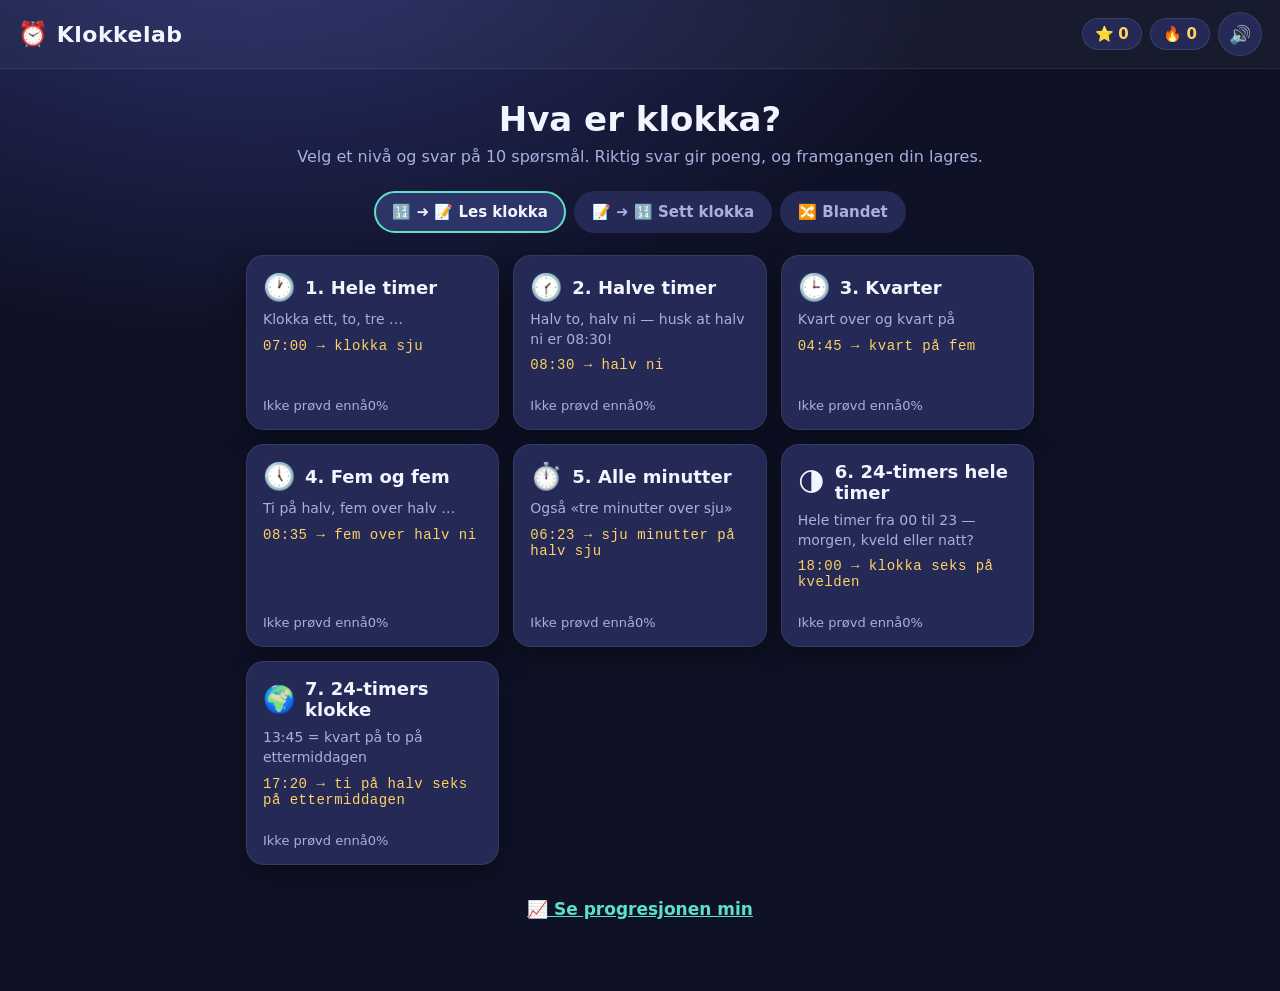
==== index.html @ 30251fba "init" ====
<!DOCTYPE html>
<html lang="no">
<head>
<meta charset="utf-8">
<meta name="viewport" content="width=device-width, initial-scale=1, viewport-fit=cover">
<meta name="theme-color" content="#0f1226">
<meta name="mobile-web-app-capable" content="yes">
<title>Klokkelab – lær digital klokke</title>
<link rel="stylesheet" href="style.css">
<link rel="icon" href="data:image/svg+xml,<svg xmlns='http://www.w3.org/2000/svg' viewBox='0 0 100 100'><text y='.9em' font-size='90'>⏰</text></svg>">
</head>
<body>

<header class="topbar">
  <div class="brand"><span class="logo">⏰</span> <span class="brandname">Klokkelab</span></div>
  <div class="topstats">
    <span class="chip" title="Poeng totalt">⭐ <b id="xpChip">0</b></span>
    <span class="chip" title="Beste rekke på rad">🔥 <b id="streakChip">0</b></span>
    <button id="soundBtn" class="iconbtn" title="Lyd av/på" aria-label="Lyd av eller på">🔊</button>
  </div>
</header>

<main>

  <!-- ============ HJEM ============ -->
  <section id="screen-home" class="screen active">
    <h1>Hva er klokka?</h1>
    <p class="lead">Velg et nivå og svar på 10 spørsmål. Riktig svar gir poeng, og framgangen din lagres.</p>

    <div class="modepick" role="group" aria-label="Spillmodus">
      <button class="modebtn active" data-mode="read">🔢 ➜ 📝 Les klokka</button>
      <button class="modebtn" data-mode="set">📝 ➜ 🔢 Sett klokka</button>
      <button class="modebtn" data-mode="mix">🔀 Blandet</button>
    </div>

    <div id="levelGrid" class="levelgrid"></div>

    <button id="statsLink" class="linkbtn">📈 Se progresjonen min</button>
  </section>

  <!-- ============ QUIZ ============ -->
  <section id="screen-quiz" class="screen">
    <div class="quizbar">
      <button id="quitBtn" class="iconbtn" aria-label="Avslutt runde">✕</button>
      <div class="progresswrap"><div id="progressFill" class="progressfill"></div></div>
      <div class="qcount"><b id="qNow">1</b>/<span id="qTotal">10</span></div>
    </div>

    <div id="questionArea" class="qarea"></div>

    <div id="answers" class="answers"></div>

    <div id="feedback" class="feedback" aria-live="polite"></div>
    <button id="nextBtn" class="primary hidden">Neste →</button>
  </section>

  <!-- ============ OPPSUMMERING ============ -->
  <section id="screen-summary" class="screen">
    <div id="summaryCard" class="summary"></div>
    <div class="rowbtns">
      <button id="againBtn" class="primary">🔁 Spill igjen</button>
      <button id="homeBtn" class="ghost">🏠 Til forsiden</button>
    </div>
  </section>

  <!-- ============ PROGRESJON ============ -->
  <section id="screen-stats" class="screen">
    <h2>📈 Progresjonen din</h2>
    <div id="statsTop" class="statstop"></div>

    <h3>Siste 7 dager</h3>
    <div id="chart" class="chart"></div>

    <h3>Nivåene dine</h3>
    <div id="levelStats" class="levelstats"></div>

    <h3>Merker</h3>
    <div id="badges" class="badges"></div>

    <div class="rowbtns">
      <button id="backBtn" class="primary">← Tilbake</button>
      <button id="resetBtn" class="danger">🗑 Nullstill framgang</button>
    </div>
  </section>

</main>

<script src="app.js"></script>
</body>
</html>
---- style.css ----
:root{
  --bg:#0f1226;
  --bg2:#1b1f42;
  --card:#242a55;
  --card2:#2d3468;
  --ink:#f2f4ff;
  --muted:#a8b0e0;
  --accent:#5ee0c5;
  --accent2:#ffd166;
  --wrong:#ff6b7a;
  --right:#4ade80;
  --radius:18px;
  --shadow:0 10px 30px rgba(0,0,0,.35);
}

*{box-sizing:border-box}
html,body{margin:0;padding:0}
body{
  font-family:"Nunito","Segoe UI",system-ui,-apple-system,sans-serif;
  background:radial-gradient(1200px 700px at 20% -10%, #2b3170 0%, var(--bg) 60%), var(--bg);
  background-attachment:fixed;
  color:var(--ink);
  min-height:100vh;
  min-height:100dvh;                          /* uten hopp når mobilens adresselinje skjules */
  overflow-x:hidden;
  -webkit-text-size-adjust:100%;
  -webkit-font-smoothing:antialiased;
}

/* ---------- topbar ---------- */
.topbar{
  display:flex;align-items:center;justify-content:space-between;
  padding:12px max(18px, env(safe-area-inset-right)) 12px max(18px, env(safe-area-inset-left));gap:10px;
  background:rgba(255,255,255,.04);
  border-bottom:1px solid rgba(255,255,255,.08);
  position:sticky;top:0;z-index:10;backdrop-filter:blur(8px);
}
.brand{font-weight:900;font-size:22px;letter-spacing:.5px;white-space:nowrap;overflow:hidden;text-overflow:ellipsis}
.logo{font-size:24px}
.topstats{display:flex;align-items:center;gap:8px}
.chip{
  background:var(--card);border:1px solid rgba(255,255,255,.1);
  padding:6px 12px;border-radius:999px;font-size:15px;white-space:nowrap;
}
.chip b{color:var(--accent2)}

main{
  max-width:820px;margin:0 auto;
  padding:22px max(16px, env(safe-area-inset-left)) calc(60px + env(safe-area-inset-bottom)) max(16px, env(safe-area-inset-right));
}

/* ---------- skjermer ---------- */
.screen{display:none;animation:fade .25s ease}
.screen.active{display:block}
@keyframes fade{from{opacity:0;transform:translateY(6px)}to{opacity:1;transform:none}}

h1{font-size:34px;margin:8px 0 6px;text-align:center}
h2{font-size:26px;margin:6px 0 14px}
h3{font-size:18px;margin:26px 0 10px;color:var(--muted)}
.lead{text-align:center;color:var(--muted);margin:0 0 22px;line-height:1.5}

/* ---------- knapper ---------- */
button{
  font-family:inherit;cursor:pointer;border:none;
  transition:transform .08s ease, background .15s ease, box-shadow .15s;
  touch-action:manipulation;                 /* ingen dobbeltrykk-zoom */
  -webkit-tap-highlight-color:transparent;
  -webkit-user-select:none;user-select:none;
}
button:active{transform:scale(.97)}
.primary{
  background:linear-gradient(135deg,var(--accent),#49b7f7);
  color:#06210f;font-weight:900;font-size:19px;
  padding:14px 26px;border-radius:999px;box-shadow:var(--shadow);
}
.ghost{
  background:transparent;color:var(--ink);font-weight:700;font-size:17px;
  padding:13px 24px;border-radius:999px;border:2px solid rgba(255,255,255,.2);
}
.danger{
  background:transparent;color:var(--wrong);font-weight:700;font-size:15px;
  padding:13px 20px;border-radius:999px;border:2px solid rgba(255,107,122,.4);
}
.iconbtn{
  background:var(--card);color:var(--ink);font-size:18px;
  width:44px;height:44px;border-radius:50%;border:1px solid rgba(255,255,255,.1);
  display:flex;align-items:center;justify-content:center;flex:0 0 auto;
}
.linkbtn{
  display:block;margin:22px auto 0;background:none;color:var(--accent);
  font-size:17px;font-weight:800;text-decoration:underline;
  padding:12px 18px;min-height:44px;                  /* trykkflate på mobil */
}
.rowbtns{display:flex;gap:12px;justify-content:center;flex-wrap:wrap;margin-top:28px}
.hidden{display:none !important}

/* ---------- modusvalg ---------- */
.modepick{display:flex;gap:8px;justify-content:center;flex-wrap:wrap;margin-bottom:22px}
.modebtn{
  background:var(--card);color:var(--muted);font-weight:800;font-size:15px;
  padding:10px 16px;border-radius:999px;border:2px solid transparent;
}
.modebtn.active{border-color:var(--accent);color:var(--ink);background:var(--card2)}

/* ---------- nivåkort ---------- */
.levelgrid{display:grid;grid-template-columns:repeat(auto-fit,minmax(230px,1fr));gap:14px}
.levelcard{
  background:var(--card);border:1px solid rgba(255,255,255,.08);
  border-radius:var(--radius);padding:16px;text-align:left;color:var(--ink);
  display:flex;flex-direction:column;gap:8px;box-shadow:var(--shadow);
}
@media (hover:hover){
  .levelcard:hover{background:var(--card2)}
  }
.levelcard .lvhead{display:flex;align-items:center;gap:10px;font-weight:900;font-size:18px}
.levelcard .lvicon{font-size:26px}
.levelcard .lvdesc{color:var(--muted);font-size:14px;line-height:1.4}
.levelcard .bar{margin-top:auto}            /* bunnlinjene står på linje i rutenettet */
.levelcard .lvexample{
  font-family:ui-monospace,"SF Mono",Menlo,monospace;color:var(--accent2);
  font-size:14px;letter-spacing:.5px;
}
.bar{height:9px;border-radius:999px;background:rgba(255,255,255,.12);overflow:hidden}
.bar > i{display:block;height:100%;background:linear-gradient(90deg,var(--accent),var(--accent2));border-radius:999px;transition:width .5s}
.lvfoot{display:flex;justify-content:space-between;font-size:13px;color:var(--muted)}
.mastered{color:var(--right);font-weight:800}

/* ---------- quiz ---------- */
.quizbar{display:flex;align-items:center;gap:12px;margin-bottom:22px}
.progresswrap{flex:1;height:12px;background:rgba(255,255,255,.12);border-radius:999px;overflow:hidden}
.progressfill{height:100%;width:0;background:linear-gradient(90deg,var(--accent),var(--accent2));transition:width .3s}
.qcount{font-weight:800;color:var(--muted);font-size:15px}
.qcount b{color:var(--ink)}

.qarea{text-align:center;margin-bottom:26px}
.qtitle{color:var(--muted);font-size:17px;margin-bottom:14px}

/* digital klokke */
.clock{
  display:inline-block;position:relative;
  background:#0a0d1f;border:3px solid #3a4280;border-radius:20px;
  padding:18px 30px;box-shadow:inset 0 0 40px rgba(94,224,197,.12), var(--shadow);
}
.clock .digits{
  font-family:ui-monospace,"SF Mono",Menlo,Consolas,monospace;
  font-size:clamp(48px,14vw,84px);font-weight:700;letter-spacing:4px;
  color:var(--accent);text-shadow:0 0 18px rgba(94,224,197,.55);
  position:relative;z-index:1;
}
.clock .ghost-digits{
  position:absolute;inset:18px 30px;
  font-family:ui-monospace,"SF Mono",Menlo,Consolas,monospace;
  font-size:clamp(48px,14vw,84px);font-weight:700;letter-spacing:4px;
  color:rgba(94,224,197,.08);z-index:0;pointer-events:none;
}
.daypart{margin-top:10px;color:var(--muted);font-size:16px}

/* tekstspørsmål */
.textclock{
  font-size:clamp(26px,7vw,40px);font-weight:900;line-height:1.3;
  background:var(--card);border-radius:var(--radius);padding:24px 20px;
  box-shadow:var(--shadow);
}

/* ---------- svaralternativer ---------- */
.answers{display:grid;grid-template-columns:1fr 1fr;gap:12px}
@media (max-width:560px){.answers{grid-template-columns:1fr}}
.answer{
  background:var(--card);color:var(--ink);border:2px solid rgba(255,255,255,.1);
  border-radius:var(--radius);padding:18px 14px;font-size:19px;font-weight:800;
  text-align:center;min-height:68px;box-shadow:var(--shadow);line-height:1.3;
}
.answer.mono{font-family:ui-monospace,"SF Mono",Menlo,monospace;font-size:30px;letter-spacing:2px;color:var(--accent)}
.answer:hover:not(:disabled){background:var(--card2);border-color:rgba(255,255,255,.25)}
.answer:disabled{cursor:default;opacity:.55}
.answer.correct{background:rgba(74,222,128,.18);border-color:var(--right);opacity:1}
.answer.wrong{background:rgba(255,107,122,.18);border-color:var(--wrong);opacity:1}

.feedback{min-height:56px;margin:20px 0 6px;text-align:center;font-size:19px;font-weight:800}
.feedback .sub{display:block;font-size:15px;font-weight:600;color:var(--muted);margin-top:6px}
.feedback.ok{color:var(--right)}
.feedback.no{color:var(--wrong)}
#nextBtn{display:block;margin:0 auto}

/* ---------- oppsummering ---------- */
.summary{
  background:var(--card);border-radius:var(--radius);padding:30px 22px;text-align:center;box-shadow:var(--shadow);
}
.summary .big{font-size:58px;margin-bottom:6px}
.summary h2{margin:0 0 10px}
.summary .score{font-size:42px;font-weight:900;color:var(--accent2);margin:12px 0}
.summary p{color:var(--muted);margin:6px 0;font-size:17px}
.newbadge{
  display:inline-block;background:rgba(255,209,102,.15);border:1px solid var(--accent2);
  color:var(--accent2);border-radius:999px;padding:8px 16px;margin:6px 4px;font-weight:800;
}

/* ---------- statistikk ---------- */
.statstop{display:grid;grid-template-columns:repeat(auto-fit,minmax(140px,1fr));gap:12px}
.stattile{background:var(--card);border-radius:var(--radius);padding:16px;text-align:center;box-shadow:var(--shadow)}
.stattile .v{font-size:32px;font-weight:900;color:var(--accent)}
.stattile .l{color:var(--muted);font-size:14px;margin-top:4px}

.chart{
  display:flex;align-items:flex-end;gap:10px;height:170px;
  background:var(--card);border-radius:var(--radius);padding:16px 14px 10px;box-shadow:var(--shadow);
}
.chart .col{flex:1;display:flex;flex-direction:column;align-items:center;gap:6px;height:100%;justify-content:flex-end}
.chart .colbar{
  width:100%;max-width:44px;border-radius:8px 8px 4px 4px;
  background:linear-gradient(180deg,var(--accent),#49b7f7);min-height:4px;transition:height .5s;
  position:relative;
}
.chart .colval{font-size:12px;color:var(--accent2);font-weight:800}
.chart .collabel{font-size:12px;color:var(--muted)}
.chart .col.today .collabel{color:var(--accent);font-weight:900}

.levelstats{display:flex;flex-direction:column;gap:10px}
.lsrow{background:var(--card);border-radius:14px;padding:12px 14px;box-shadow:var(--shadow)}
.lsrow .lshead{display:flex;justify-content:space-between;font-weight:800;margin-bottom:8px;font-size:15px}
.lsrow .lssub{color:var(--muted);font-size:13px;margin-top:6px}

.badges{display:flex;flex-wrap:wrap;gap:10px}
.badge{
  background:var(--card);border:1px solid rgba(255,255,255,.1);border-radius:14px;
  padding:12px 14px;flex:1 1 150px;text-align:center;opacity:.35;
}
.badge.earned{opacity:1;border-color:var(--accent2);background:rgba(255,209,102,.1)}
.badge .bi{font-size:28px}
.badge .bn{font-weight:800;font-size:14px;margin-top:4px}
.badge .bd{color:var(--muted);font-size:12px;margin-top:2px}

@media (prefers-reduced-motion:reduce){*{animation:none !important;transition:none !important}}

/* ---------- mobiltilpasning ---------- */
@media (max-width:560px){
  .answers.compact{grid-template-columns:1fr 1fr}   /* 07:00 er kort — to i bredden går fint */
}

@media (max-width:480px){
  main{padding-top:16px}
  h1{font-size:27px}
  h2{font-size:22px}
  h3{font-size:16px;margin-top:22px}
  .lead{font-size:15px;margin-bottom:18px}
  .brand{font-size:18px}
  .logo{font-size:20px}
  .chip{padding:5px 10px;font-size:14px}
  .modepick{gap:6px}
  .modebtn{font-size:14px;padding:9px 12px;flex:1 1 auto}
  .levelcard{padding:14px;gap:7px}
  .levelcard .lvhead{font-size:16px}
  .levelcard .lvicon{font-size:22px}
  .levelcard .lvdesc{font-size:13px}
  .answer{font-size:17px;padding:16px 12px;min-height:62px}
  .answer.mono{font-size:26px}
  .feedback{font-size:17px}
  #nextBtn{width:100%;max-width:100%}
  .rowbtns{gap:10px}
  .rowbtns > button{flex:1 1 100%}
  .chart{height:150px;gap:6px;padding:14px 10px 8px}
  .stattile{padding:13px}
  .stattile .v{font-size:27px}
  .summary{padding:24px 16px}
  .summary .big{font-size:48px}
  .summary .score{font-size:34px}
  .badge{flex:1 1 calc(50% - 10px);padding:10px}
}

/* lave skjermer: hele spørsmålet skal få plass uten scrolling */
@media (max-width:560px) and (max-height:720px){
  .qarea{margin-bottom:16px}
  .qtitle{font-size:15px;margin-bottom:10px}
  .clock{padding:12px 22px}
  .clock .digits,
  .clock .ghost-digits{font-size:clamp(40px,12vw,62px)}
  .clock .ghost-digits{inset:12px 22px}
  .textclock{font-size:clamp(22px,6.4vw,32px);padding:18px 14px}
  .answers{gap:10px}
  .answer{min-height:56px;padding:13px 10px}
  .feedback{min-height:48px;margin:14px 0 4px}
}

@media (max-width:340px){
  .brandname{display:none}
  .answers.compact{grid-template-columns:1fr}
}

/* telefon i landskap: lav skjerm, spørsmålet skal fortsatt få plass */
@media (max-height:500px) and (orientation:landscape){
  .topbar{padding-top:8px;padding-bottom:8px}
  main{padding-top:14px}
  h1{font-size:26px;margin-top:0}
  .lead{margin-bottom:14px}
  .qarea{margin-bottom:14px}
  .qtitle{font-size:15px;margin-bottom:8px}
  .clock{padding:8px 20px}
  .clock .digits,
  .clock .ghost-digits{font-size:clamp(34px,9vh,52px)}
  .clock .ghost-digits{inset:8px 20px}
  .textclock{font-size:clamp(22px,5vh,30px);padding:14px}
  .answer{min-height:52px;padding:12px 10px;font-size:17px}
  .feedback{min-height:44px;margin:12px 0 4px}
}
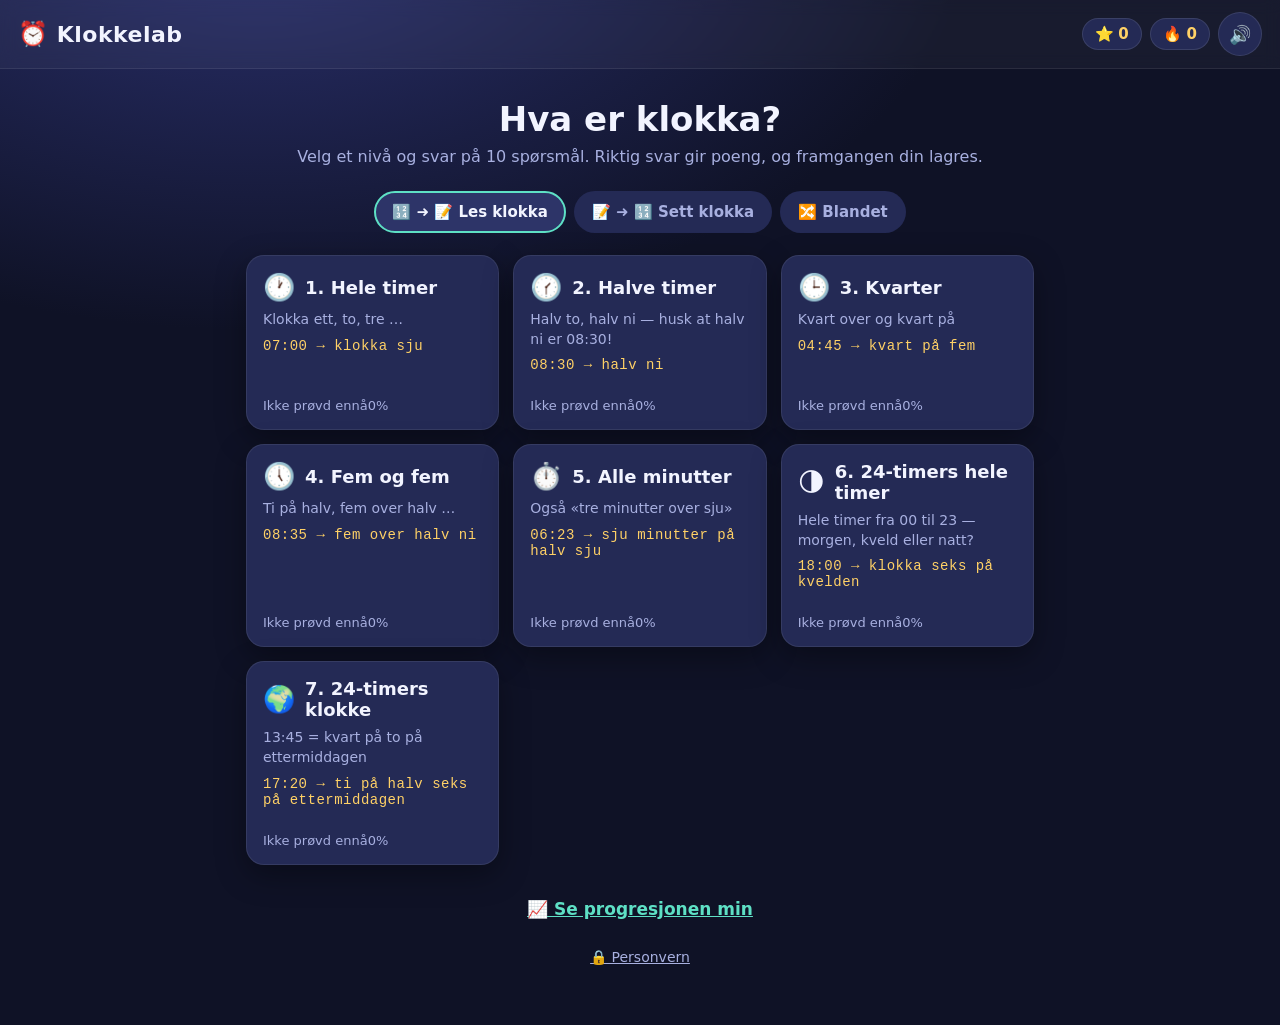
==== commit 0cb3bb44: "legge til personværnerklæring" ====
--- a/index.html
+++ b/index.html
@@ -36,6 +36,7 @@
     <div id="levelGrid" class="levelgrid"></div>
 
     <button id="statsLink" class="linkbtn">📈 Se progresjonen min</button>
+    <a class="privacylink" href="personvern.html">🔒 Personvern</a>
   </section>
 
   <!-- ============ QUIZ ============ -->
--- a/style.css
+++ b/style.css
@@ -91,6 +91,16 @@
   font-size:17px;font-weight:800;text-decoration:underline;
   padding:12px 18px;min-height:44px;                  /* trykkflate på mobil */
 }
+.privacylink{display:block;text-align:center;margin-top:18px;color:var(--muted);font-size:14px}
+
+/* ---------- personvernside ---------- */
+.homelink{color:inherit;text-decoration:none}
+.prose{line-height:1.6}
+.prose p,.prose li{color:var(--ink);font-size:16px}
+.prose a{color:var(--accent)}
+.prose a.primary{color:#06210f;text-decoration:none;display:inline-block}
+.prose code{background:var(--card);padding:1px 6px;border-radius:6px;font-size:14px}
+.prose .updated{color:var(--muted);font-size:14px;margin-top:-8px}
 .rowbtns{display:flex;gap:12px;justify-content:center;flex-wrap:wrap;margin-top:28px}
 .hidden{display:none !important}
 
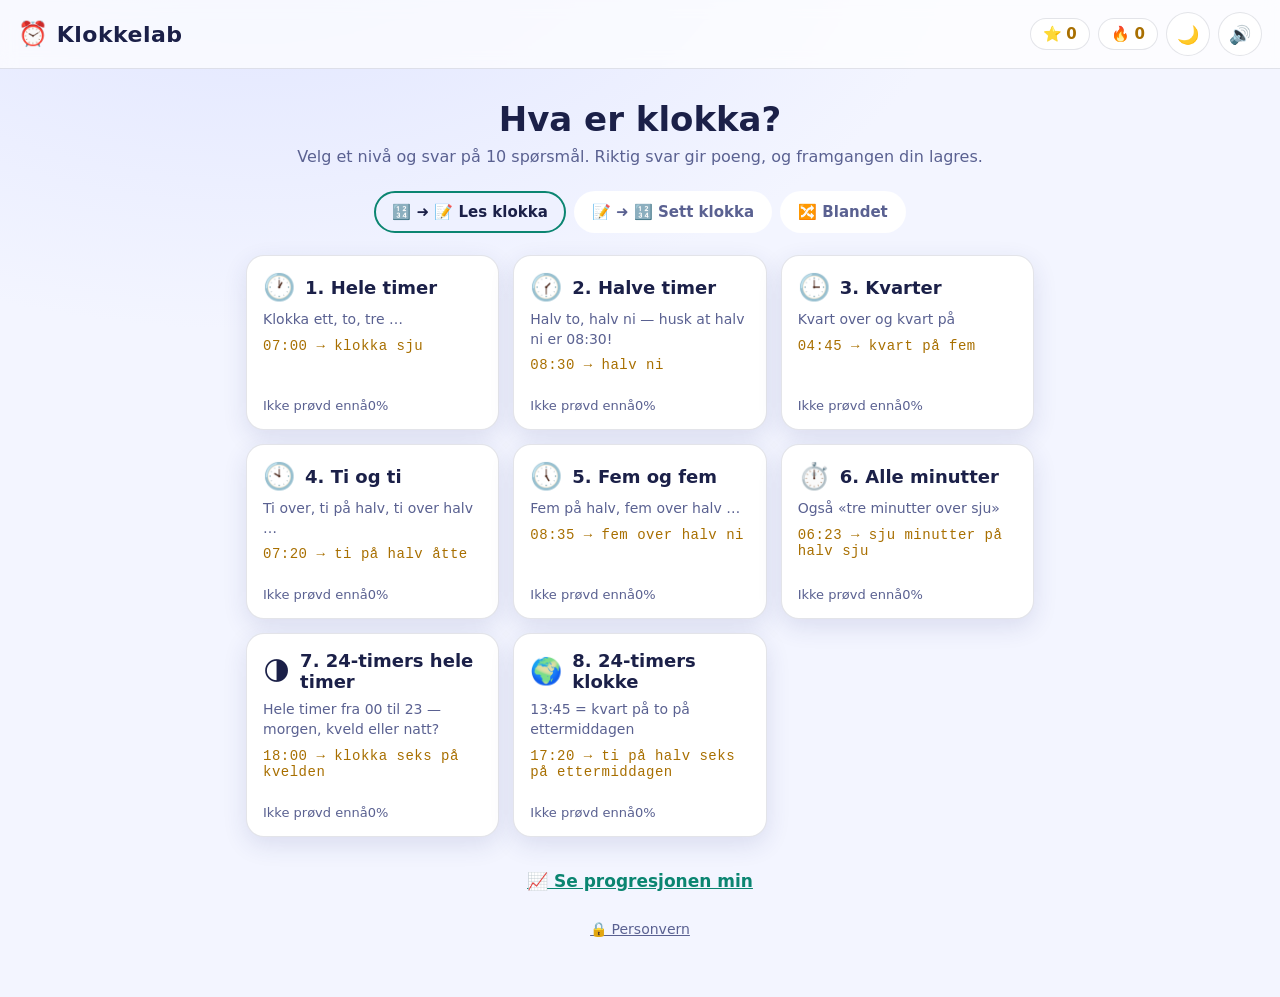
==== commit 4dc64f2d: "legge til light mode" ====
--- a/index.html
+++ b/index.html
@@ -3,9 +3,15 @@
 <head>
 <meta charset="utf-8">
 <meta name="viewport" content="width=device-width, initial-scale=1, viewport-fit=cover">
-<meta name="theme-color" content="#0f1226">
+<meta name="theme-color" content="#0f1226" media="(prefers-color-scheme: dark)">
+<meta name="theme-color" content="#f3f5ff" media="(prefers-color-scheme: light)">
 <meta name="mobile-web-app-capable" content="yes">
 <title>Klokkelab – lær digital klokke</title>
+<script>
+  /* sett valgt tema før siden tegnes, så den ikke blinker i feil farge */
+  try { const t = JSON.parse(localStorage.getItem('klokkelab.v1') || '{}').theme;
+        if (t) document.documentElement.dataset.theme = t; } catch (e) {}
+</script>
 <link rel="stylesheet" href="style.css">
 <link rel="icon" href="data:image/svg+xml,<svg xmlns='http://www.w3.org/2000/svg' viewBox='0 0 100 100'><text y='.9em' font-size='90'>⏰</text></svg>">
 </head>
@@ -16,6 +22,7 @@
   <div class="topstats">
     <span class="chip" title="Poeng totalt">⭐ <b id="xpChip">0</b></span>
     <span class="chip" title="Beste rekke på rad">🔥 <b id="streakChip">0</b></span>
+    <button id="themeBtn" class="iconbtn" title="Lyst/mørkt tema" aria-label="Bytt mellom lyst og mørkt tema">🌙</button>
     <button id="soundBtn" class="iconbtn" title="Lyd av/på" aria-label="Lyd av eller på">🔊</button>
   </div>
 </header>
--- a/style.css
+++ b/style.css
@@ -11,13 +11,60 @@
   --right:#4ade80;
   --radius:18px;
   --shadow:0 10px 30px rgba(0,0,0,.35);
+  --glow:#2b3170;                              /* lys flekk i bakgrunnen */
+  --topbar:rgba(255,255,255,.04);
+  --line:rgba(255,255,255,.1);
+  --line-strong:rgba(255,255,255,.2);
+  --track:rgba(255,255,255,.12);
+  --accent-end:#49b7f7;
+  --on-accent:#06210f;
+  --clock-bg:#0a0d1f;
+  --clock-border:#3a4280;
+  --clock-glow:rgba(94,224,197,.55);
+  --clock-ghost:rgba(94,224,197,.08);
+  --tint-right:rgba(74,222,128,.18);
+  --tint-wrong:rgba(255,107,122,.18);
+  --tint-gold:rgba(255,209,102,.12);
+  --danger-line:rgba(255,107,122,.4);
+  --locked:.35;                                /* opasitet på merker som ikke er låst opp */
+  color-scheme:dark;
+}
+
+/* lyst tema: følger systemet, eller velges med knappen (data-theme på <html>) */
+@media (prefers-color-scheme: light){
+  :root:not([data-theme="dark"]){
+    --bg:#f3f5ff;--bg2:#e6eaff;--card:#ffffff;--card2:#eef1ff;
+    --ink:#1b2048;--muted:#5a6191;
+    --accent:#0b8571;--accent2:#a86f00;--wrong:#d23a52;--right:#1c8a4c;
+    --shadow:0 8px 24px rgba(40,50,120,.12);
+    --glow:#dfe4ff;--topbar:rgba(255,255,255,.7);
+    --line:rgba(27,32,72,.12);--line-strong:rgba(27,32,72,.25);--track:rgba(27,32,72,.1);
+    --accent-end:#2a7fd4;--on-accent:#ffffff;
+    --clock-bg:#eaf8f4;--clock-border:#b8c2ee;--clock-glow:transparent;--clock-ghost:rgba(11,133,113,.08);
+    --tint-right:rgba(28,138,76,.12);--tint-wrong:rgba(210,58,82,.1);--tint-gold:rgba(168,111,0,.1);
+    --danger-line:rgba(210,58,82,.4);--locked:.5;
+    color-scheme:light;
+  }
+}
+:root[data-theme="light"]{
+  --bg:#f3f5ff;--bg2:#e6eaff;--card:#ffffff;--card2:#eef1ff;
+  --ink:#1b2048;--muted:#5a6191;
+  --accent:#0b8571;--accent2:#a86f00;--wrong:#d23a52;--right:#1c8a4c;
+  --shadow:0 8px 24px rgba(40,50,120,.12);
+  --glow:#dfe4ff;--topbar:rgba(255,255,255,.7);
+  --line:rgba(27,32,72,.12);--line-strong:rgba(27,32,72,.25);--track:rgba(27,32,72,.1);
+  --accent-end:#2a7fd4;--on-accent:#ffffff;
+  --clock-bg:#eaf8f4;--clock-border:#b8c2ee;--clock-glow:transparent;--clock-ghost:rgba(11,133,113,.08);
+  --tint-right:rgba(28,138,76,.12);--tint-wrong:rgba(210,58,82,.1);--tint-gold:rgba(168,111,0,.1);
+  --danger-line:rgba(210,58,82,.4);--locked:.5;
+  color-scheme:light;
 }
 
 *{box-sizing:border-box}
 html,body{margin:0;padding:0}
 body{
   font-family:"Nunito","Segoe UI",system-ui,-apple-system,sans-serif;
-  background:radial-gradient(1200px 700px at 20% -10%, #2b3170 0%, var(--bg) 60%), var(--bg);
+  background:radial-gradient(1200px 700px at 20% -10%, var(--glow) 0%, var(--bg) 60%), var(--bg);
   background-attachment:fixed;
   color:var(--ink);
   min-height:100vh;
@@ -31,15 +78,15 @@
 .topbar{
   display:flex;align-items:center;justify-content:space-between;
   padding:12px max(18px, env(safe-area-inset-right)) 12px max(18px, env(safe-area-inset-left));gap:10px;
-  background:rgba(255,255,255,.04);
-  border-bottom:1px solid rgba(255,255,255,.08);
+  background:var(--topbar);
+  border-bottom:1px solid var(--line);
   position:sticky;top:0;z-index:10;backdrop-filter:blur(8px);
 }
 .brand{font-weight:900;font-size:22px;letter-spacing:.5px;white-space:nowrap;overflow:hidden;text-overflow:ellipsis}
 .logo{font-size:24px}
 .topstats{display:flex;align-items:center;gap:8px}
 .chip{
-  background:var(--card);border:1px solid rgba(255,255,255,.1);
+  background:var(--card);border:1px solid var(--line);
   padding:6px 12px;border-radius:999px;font-size:15px;white-space:nowrap;
 }
 .chip b{color:var(--accent2)}
@@ -69,21 +116,21 @@
 }
 button:active{transform:scale(.97)}
 .primary{
-  background:linear-gradient(135deg,var(--accent),#49b7f7);
-  color:#06210f;font-weight:900;font-size:19px;
+  background:linear-gradient(135deg,var(--accent),var(--accent-end));
+  color:var(--on-accent);font-weight:900;font-size:19px;
   padding:14px 26px;border-radius:999px;box-shadow:var(--shadow);
 }
 .ghost{
   background:transparent;color:var(--ink);font-weight:700;font-size:17px;
-  padding:13px 24px;border-radius:999px;border:2px solid rgba(255,255,255,.2);
+  padding:13px 24px;border-radius:999px;border:2px solid var(--line-strong);
 }
 .danger{
   background:transparent;color:var(--wrong);font-weight:700;font-size:15px;
-  padding:13px 20px;border-radius:999px;border:2px solid rgba(255,107,122,.4);
+  padding:13px 20px;border-radius:999px;border:2px solid var(--danger-line);
 }
 .iconbtn{
   background:var(--card);color:var(--ink);font-size:18px;
-  width:44px;height:44px;border-radius:50%;border:1px solid rgba(255,255,255,.1);
+  width:44px;height:44px;border-radius:50%;border:1px solid var(--line);
   display:flex;align-items:center;justify-content:center;flex:0 0 auto;
 }
 .linkbtn{
@@ -98,7 +145,7 @@
 .prose{line-height:1.6}
 .prose p,.prose li{color:var(--ink);font-size:16px}
 .prose a{color:var(--accent)}
-.prose a.primary{color:#06210f;text-decoration:none;display:inline-block}
+.prose a.primary{color:var(--on-accent);text-decoration:none;display:inline-block}
 .prose code{background:var(--card);padding:1px 6px;border-radius:6px;font-size:14px}
 .prose .updated{color:var(--muted);font-size:14px;margin-top:-8px}
 .rowbtns{display:flex;gap:12px;justify-content:center;flex-wrap:wrap;margin-top:28px}
@@ -115,7 +162,7 @@
 /* ---------- nivåkort ---------- */
 .levelgrid{display:grid;grid-template-columns:repeat(auto-fit,minmax(230px,1fr));gap:14px}
 .levelcard{
-  background:var(--card);border:1px solid rgba(255,255,255,.08);
+  background:var(--card);border:1px solid var(--line);
   border-radius:var(--radius);padding:16px;text-align:left;color:var(--ink);
   display:flex;flex-direction:column;gap:8px;box-shadow:var(--shadow);
 }
@@ -130,14 +177,14 @@
   font-family:ui-monospace,"SF Mono",Menlo,monospace;color:var(--accent2);
   font-size:14px;letter-spacing:.5px;
 }
-.bar{height:9px;border-radius:999px;background:rgba(255,255,255,.12);overflow:hidden}
+.bar{height:9px;border-radius:999px;background:var(--track);overflow:hidden}
 .bar > i{display:block;height:100%;background:linear-gradient(90deg,var(--accent),var(--accent2));border-radius:999px;transition:width .5s}
 .lvfoot{display:flex;justify-content:space-between;font-size:13px;color:var(--muted)}
 .mastered{color:var(--right);font-weight:800}
 
 /* ---------- quiz ---------- */
 .quizbar{display:flex;align-items:center;gap:12px;margin-bottom:22px}
-.progresswrap{flex:1;height:12px;background:rgba(255,255,255,.12);border-radius:999px;overflow:hidden}
+.progresswrap{flex:1;height:12px;background:var(--track);border-radius:999px;overflow:hidden}
 .progressfill{height:100%;width:0;background:linear-gradient(90deg,var(--accent),var(--accent2));transition:width .3s}
 .qcount{font-weight:800;color:var(--muted);font-size:15px}
 .qcount b{color:var(--ink)}
@@ -148,20 +195,20 @@
 /* digital klokke */
 .clock{
   display:inline-block;position:relative;
-  background:#0a0d1f;border:3px solid #3a4280;border-radius:20px;
-  padding:18px 30px;box-shadow:inset 0 0 40px rgba(94,224,197,.12), var(--shadow);
+  background:var(--clock-bg);border:3px solid var(--clock-border);border-radius:20px;
+  padding:18px 30px;box-shadow:inset 0 0 40px var(--clock-ghost), var(--shadow);
 }
 .clock .digits{
   font-family:ui-monospace,"SF Mono",Menlo,Consolas,monospace;
   font-size:clamp(48px,14vw,84px);font-weight:700;letter-spacing:4px;
-  color:var(--accent);text-shadow:0 0 18px rgba(94,224,197,.55);
+  color:var(--accent);text-shadow:0 0 18px var(--clock-glow);
   position:relative;z-index:1;
 }
 .clock .ghost-digits{
   position:absolute;inset:18px 30px;
   font-family:ui-monospace,"SF Mono",Menlo,Consolas,monospace;
   font-size:clamp(48px,14vw,84px);font-weight:700;letter-spacing:4px;
-  color:rgba(94,224,197,.08);z-index:0;pointer-events:none;
+  color:var(--clock-ghost);z-index:0;pointer-events:none;
 }
 .daypart{margin-top:10px;color:var(--muted);font-size:16px}
 
@@ -176,15 +223,15 @@
 .answers{display:grid;grid-template-columns:1fr 1fr;gap:12px}
 @media (max-width:560px){.answers{grid-template-columns:1fr}}
 .answer{
-  background:var(--card);color:var(--ink);border:2px solid rgba(255,255,255,.1);
+  background:var(--card);color:var(--ink);border:2px solid var(--line);
   border-radius:var(--radius);padding:18px 14px;font-size:19px;font-weight:800;
   text-align:center;min-height:68px;box-shadow:var(--shadow);line-height:1.3;
 }
 .answer.mono{font-family:ui-monospace,"SF Mono",Menlo,monospace;font-size:30px;letter-spacing:2px;color:var(--accent)}
-.answer:hover:not(:disabled){background:var(--card2);border-color:rgba(255,255,255,.25)}
+.answer:hover:not(:disabled){background:var(--card2);border-color:var(--line-strong)}
 .answer:disabled{cursor:default;opacity:.55}
-.answer.correct{background:rgba(74,222,128,.18);border-color:var(--right);opacity:1}
-.answer.wrong{background:rgba(255,107,122,.18);border-color:var(--wrong);opacity:1}
+.answer.correct{background:var(--tint-right);border-color:var(--right);opacity:1}
+.answer.wrong{background:var(--tint-wrong);border-color:var(--wrong);opacity:1}
 
 .feedback{min-height:56px;margin:20px 0 6px;text-align:center;font-size:19px;font-weight:800}
 .feedback .sub{display:block;font-size:15px;font-weight:600;color:var(--muted);margin-top:6px}
@@ -201,7 +248,7 @@
 .summary .score{font-size:42px;font-weight:900;color:var(--accent2);margin:12px 0}
 .summary p{color:var(--muted);margin:6px 0;font-size:17px}
 .newbadge{
-  display:inline-block;background:rgba(255,209,102,.15);border:1px solid var(--accent2);
+  display:inline-block;background:var(--tint-gold);border:1px solid var(--accent2);
   color:var(--accent2);border-radius:999px;padding:8px 16px;margin:6px 4px;font-weight:800;
 }
 
@@ -218,7 +265,7 @@
 .chart .col{flex:1;display:flex;flex-direction:column;align-items:center;gap:6px;height:100%;justify-content:flex-end}
 .chart .colbar{
   width:100%;max-width:44px;border-radius:8px 8px 4px 4px;
-  background:linear-gradient(180deg,var(--accent),#49b7f7);min-height:4px;transition:height .5s;
+  background:linear-gradient(180deg,var(--accent),var(--accent-end));min-height:4px;transition:height .5s;
   position:relative;
 }
 .chart .colval{font-size:12px;color:var(--accent2);font-weight:800}
@@ -232,10 +279,10 @@
 
 .badges{display:flex;flex-wrap:wrap;gap:10px}
 .badge{
-  background:var(--card);border:1px solid rgba(255,255,255,.1);border-radius:14px;
-  padding:12px 14px;flex:1 1 150px;text-align:center;opacity:.35;
-}
-.badge.earned{opacity:1;border-color:var(--accent2);background:rgba(255,209,102,.1)}
+  background:var(--card);border:1px solid var(--line);border-radius:14px;
+  padding:12px 14px;flex:1 1 150px;text-align:center;opacity:var(--locked);
+}
+.badge.earned{opacity:1;border-color:var(--accent2);background:var(--tint-gold)}
 .badge .bi{font-size:28px}
 .badge .bn{font-weight:800;font-size:14px;margin-top:4px}
 .badge .bd{color:var(--muted);font-size:12px;margin-top:2px}
@@ -291,8 +338,11 @@
   .feedback{min-height:48px;margin:14px 0 4px}
 }
 
+@media (max-width:400px){
+  .brand:not(.homelink) .brandname{display:none}   /* plass til knappene i toppfeltet */
+}
+
 @media (max-width:340px){
-  .brandname{display:none}
   .answers.compact{grid-template-columns:1fr}
 }
 
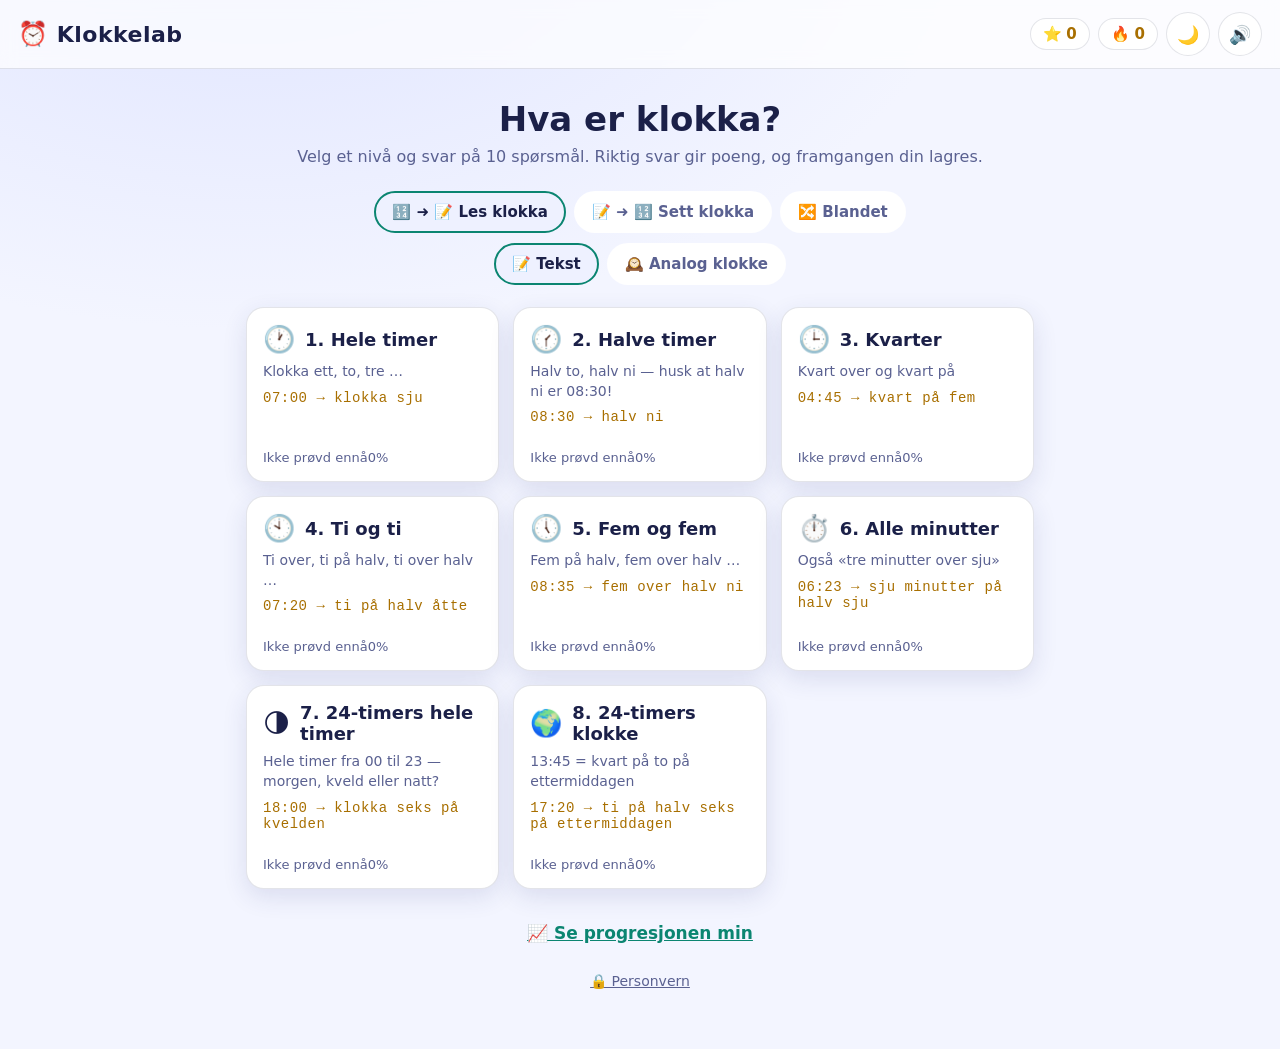
==== commit 4bf70f00: "legge til analog klokke" ====
--- a/index.html
+++ b/index.html
@@ -35,9 +35,14 @@
     <p class="lead">Velg et nivå og svar på 10 spørsmål. Riktig svar gir poeng, og framgangen din lagres.</p>
 
     <div class="modepick" role="group" aria-label="Spillmodus">
-      <button class="modebtn active" data-mode="read">🔢 ➜ 📝 Les klokka</button>
-      <button class="modebtn" data-mode="set">📝 ➜ 🔢 Sett klokka</button>
+      <button class="modebtn active" data-mode="read">🔢 ➜ <span class="faceicon">📝</span> Les klokka</button>
+      <button class="modebtn" data-mode="set"><span class="faceicon">📝</span> ➜ 🔢 Sett klokka</button>
       <button class="modebtn" data-mode="mix">🔀 Blandet</button>
+    </div>
+
+    <div class="modepick facepick" role="group" aria-label="Vis klokkeslettet som">
+      <button class="modebtn active" data-face="text">📝 Tekst</button>
+      <button class="modebtn" data-face="analog">🕰️ Analog klokke</button>
     </div>
 
     <div id="levelGrid" class="levelgrid"></div>
--- a/style.css
+++ b/style.css
@@ -158,6 +158,7 @@
   padding:10px 16px;border-radius:999px;border:2px solid transparent;
 }
 .modebtn.active{border-color:var(--accent);color:var(--ink);background:var(--card2)}
+.facepick{margin-top:-12px}
 
 /* ---------- nivåkort ---------- */
 .levelgrid{display:grid;grid-template-columns:repeat(auto-fit,minmax(230px,1fr));gap:14px}
@@ -212,6 +213,18 @@
 }
 .daypart{margin-top:10px;color:var(--muted);font-size:16px}
 
+/* analog klokke */
+.analog{display:block;width:100%;height:auto}
+.analog.big{width:clamp(170px,48vw,230px);margin:0 auto;filter:drop-shadow(var(--shadow))}
+.analog .face{fill:var(--clock-bg);stroke:var(--clock-border);stroke-width:2.5}
+.analog .tick{stroke:var(--muted);stroke-width:.8}
+.analog .tick.major{stroke:var(--ink);stroke-width:1.8}
+.analog .num{fill:var(--ink);font-size:10px;font-weight:800;text-anchor:middle;dominant-baseline:central}
+.analog .hand{stroke-linecap:round}
+.analog .hour{stroke:var(--ink);stroke-width:5}
+.analog .minute{stroke:var(--accent);stroke-width:3}
+.analog .pin{fill:var(--accent2)}
+
 /* tekstspørsmål */
 .textclock{
   font-size:clamp(26px,7vw,40px);font-weight:900;line-height:1.3;
@@ -227,6 +240,8 @@
   border-radius:var(--radius);padding:18px 14px;font-size:19px;font-weight:800;
   text-align:center;min-height:68px;box-shadow:var(--shadow);line-height:1.3;
 }
+.answer.clockbtn{padding:10px;display:flex;justify-content:center;align-items:center}
+.answer.clockbtn .analog{max-width:150px}
 .answer.mono{font-family:ui-monospace,"SF Mono",Menlo,monospace;font-size:30px;letter-spacing:2px;color:var(--accent)}
 .answer:hover:not(:disabled){background:var(--card2);border-color:var(--line-strong)}
 .answer:disabled{cursor:default;opacity:.55}
@@ -291,7 +306,8 @@
 
 /* ---------- mobiltilpasning ---------- */
 @media (max-width:560px){
-  .answers.compact{grid-template-columns:1fr 1fr}   /* 07:00 er kort — to i bredden går fint */
+  .answers.compact,
+  .answers.clocks{grid-template-columns:1fr 1fr}   /* 07:00 er kort — to i bredden går fint */
 }
 
 @media (max-width:480px){
@@ -335,6 +351,9 @@
   .textclock{font-size:clamp(22px,6.4vw,32px);padding:18px 14px}
   .answers{gap:10px}
   .answer{min-height:56px;padding:13px 10px}
+  .answer.clockbtn{padding:6px}
+  .answer.clockbtn .analog{max-width:118px}
+  .analog.big{width:clamp(150px,40vw,190px)}
   .feedback{min-height:48px;margin:14px 0 4px}
 }
 
@@ -360,5 +379,9 @@
   .clock .ghost-digits{inset:8px 20px}
   .textclock{font-size:clamp(22px,5vh,30px);padding:14px}
   .answer{min-height:52px;padding:12px 10px;font-size:17px}
+  .answers.clocks{grid-template-columns:repeat(4,1fr)}
+  .answer.clockbtn{padding:6px}
+  .answer.clockbtn .analog{max-width:110px}
+  .analog.big{width:clamp(120px,32vh,170px)}
   .feedback{min-height:44px;margin:12px 0 4px}
 }
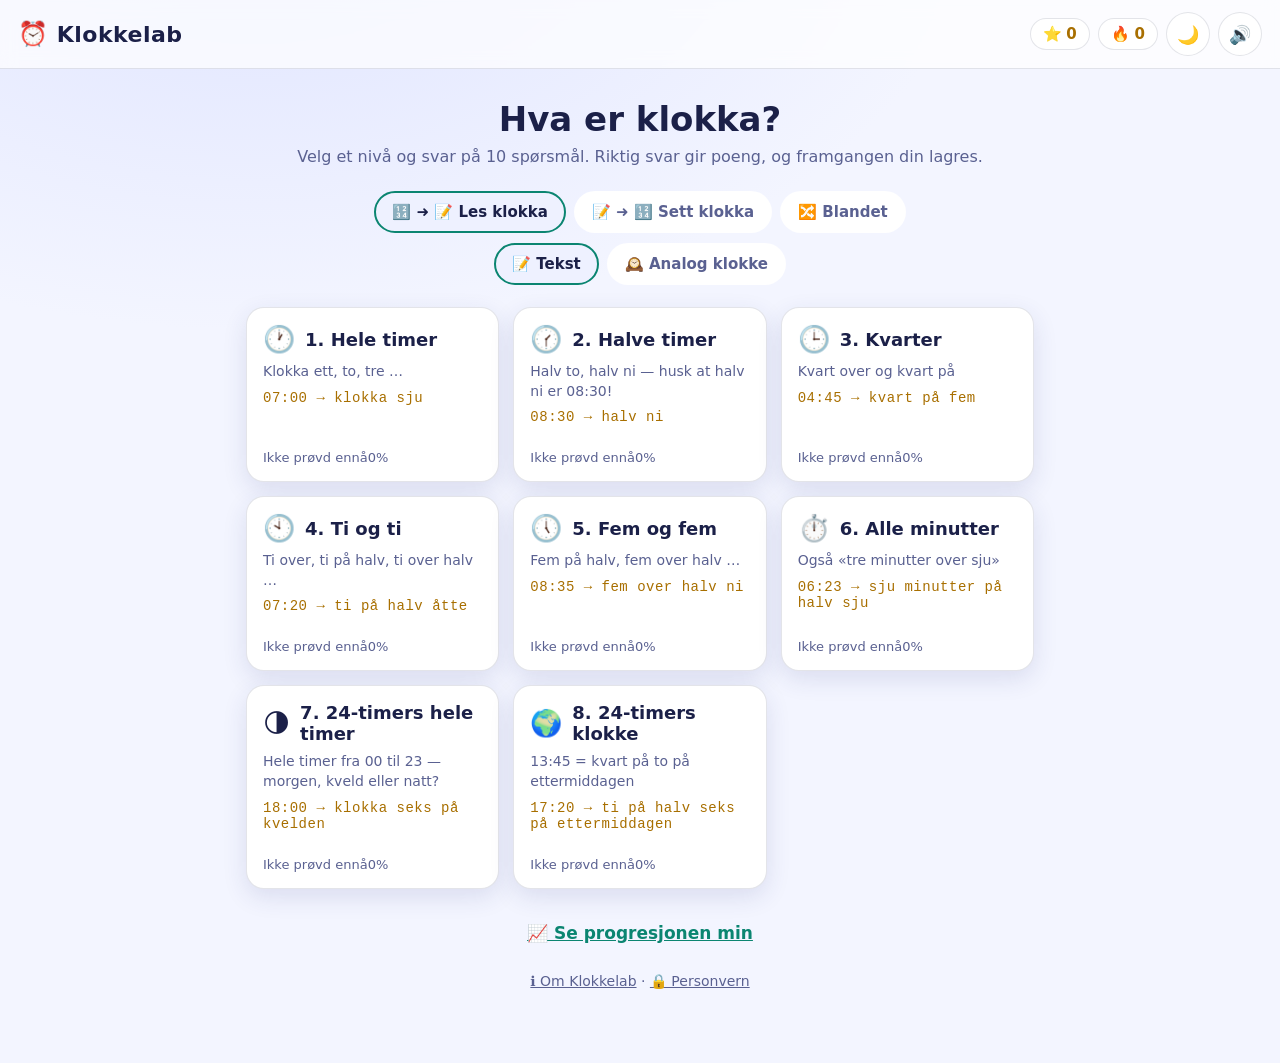
==== commit 121de171: "Legge til om-side Forklarer hvordan appen virker og hvordan man kan bidra på GitHub. Kontaktinformas" ====
--- a/index.html
+++ b/index.html
@@ -6,14 +6,41 @@
 <meta name="theme-color" content="#0f1226" media="(prefers-color-scheme: dark)">
 <meta name="theme-color" content="#f3f5ff" media="(prefers-color-scheme: light)">
 <meta name="mobile-web-app-capable" content="yes">
-<title>Klokkelab – lær digital klokke</title>
+<title>Klokkelab – lær å lese klokka, digital og analog</title>
+<meta name="description" content="Gratis spill for å lære å lese klokka på norsk: hele og halve timer, kvart over og kvart på, fem over halv og 24-timersklokka – med digital og analog klokke.">
+<link rel="canonical" href="https://klokkelab.eidsa.no/">
+<meta property="og:type" content="website">
+<meta property="og:site_name" content="Klokkelab">
+<meta property="og:locale" content="nb_NO">
+<meta property="og:url" content="https://klokkelab.eidsa.no/">
+<meta property="og:title" content="Klokkelab – lær å lese klokka">
+<meta property="og:description" content="Gratis spill for å lære å lese klokka på norsk: hele og halve timer, kvart over og kvart på, fem over halv og 24-timersklokka – med digital og analog klokke.">
+<meta property="og:image" content="https://klokkelab.eidsa.no/og-image.png">
+<meta property="og:image:width" content="1200">
+<meta property="og:image:height" content="630">
+<meta property="og:image:alt" content="Klokkelab – en analog klokke som viser 08:30, som er halv ni">
+<meta name="twitter:card" content="summary_large_image">
+<script type="application/ld+json">
+{
+  "@context": "https://schema.org",
+  "@type": "WebApplication",
+  "name": "Klokkelab",
+  "url": "https://klokkelab.eidsa.no/",
+  "description": "Gratis spill for å lære å lese klokka på norsk: hele og halve timer, kvart over og kvart på, fem over halv og 24-timersklokka – med digital og analog klokke.",
+  "inLanguage": "nb",
+  "applicationCategory": "EducationalApplication",
+  "operatingSystem": "Alle (nettleser)",
+  "isAccessibleForFree": true,
+  "offers": { "@type": "Offer", "price": "0", "priceCurrency": "NOK" }
+}
+</script>
 <script>
   /* sett valgt tema før siden tegnes, så den ikke blinker i feil farge */
   try { const t = JSON.parse(localStorage.getItem('klokkelab.v1') || '{}').theme;
         if (t) document.documentElement.dataset.theme = t; } catch (e) {}
 </script>
 <link rel="stylesheet" href="style.css">
-<link rel="icon" href="data:image/svg+xml,<svg xmlns='http://www.w3.org/2000/svg' viewBox='0 0 100 100'><text y='.9em' font-size='90'>⏰</text></svg>">
+<link rel="icon" href="favicon.svg" type="image/svg+xml">
 </head>
 <body>
 
@@ -48,7 +75,7 @@
     <div id="levelGrid" class="levelgrid"></div>
 
     <button id="statsLink" class="linkbtn">📈 Se progresjonen min</button>
-    <a class="privacylink" href="personvern.html">🔒 Personvern</a>
+    <p class="privacylink"><a href="om.html">ℹ️ Om Klokkelab</a> · <a href="personvern.html">🔒 Personvern</a></p>
   </section>
 
   <!-- ============ QUIZ ============ -->
--- a/style.css
+++ b/style.css
@@ -139,6 +139,7 @@
   padding:12px 18px;min-height:44px;                  /* trykkflate på mobil */
 }
 .privacylink{display:block;text-align:center;margin-top:18px;color:var(--muted);font-size:14px}
+.privacylink a{color:inherit}
 
 /* ---------- personvernside ---------- */
 .homelink{color:inherit;text-decoration:none}
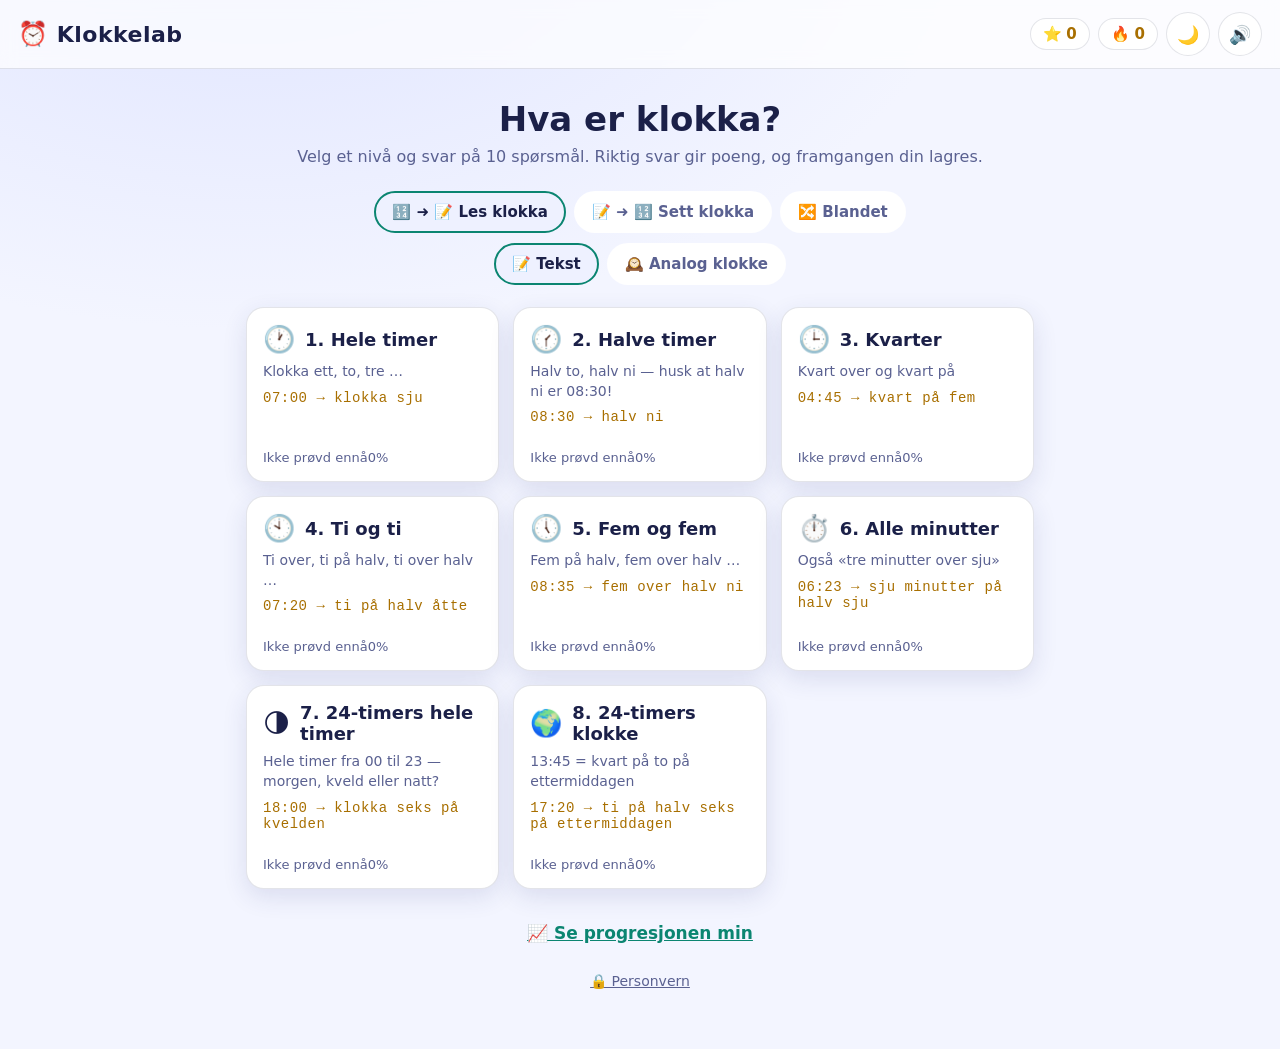
==== commit 864e6db7: "Legge til forhåndsvisningsbilde for deling av lenken Co-Authored-By: Claude Opus 5.5 (1M context) <n" ====
--- a/index.html
+++ b/index.html
@@ -75,7 +75,7 @@
     <div id="levelGrid" class="levelgrid"></div>
 
     <button id="statsLink" class="linkbtn">📈 Se progresjonen min</button>
-    <p class="privacylink"><a href="om.html">ℹ️ Om Klokkelab</a> · <a href="personvern.html">🔒 Personvern</a></p>
+    <a class="privacylink" href="personvern.html">🔒 Personvern</a>
   </section>
 
   <!-- ============ QUIZ ============ -->
